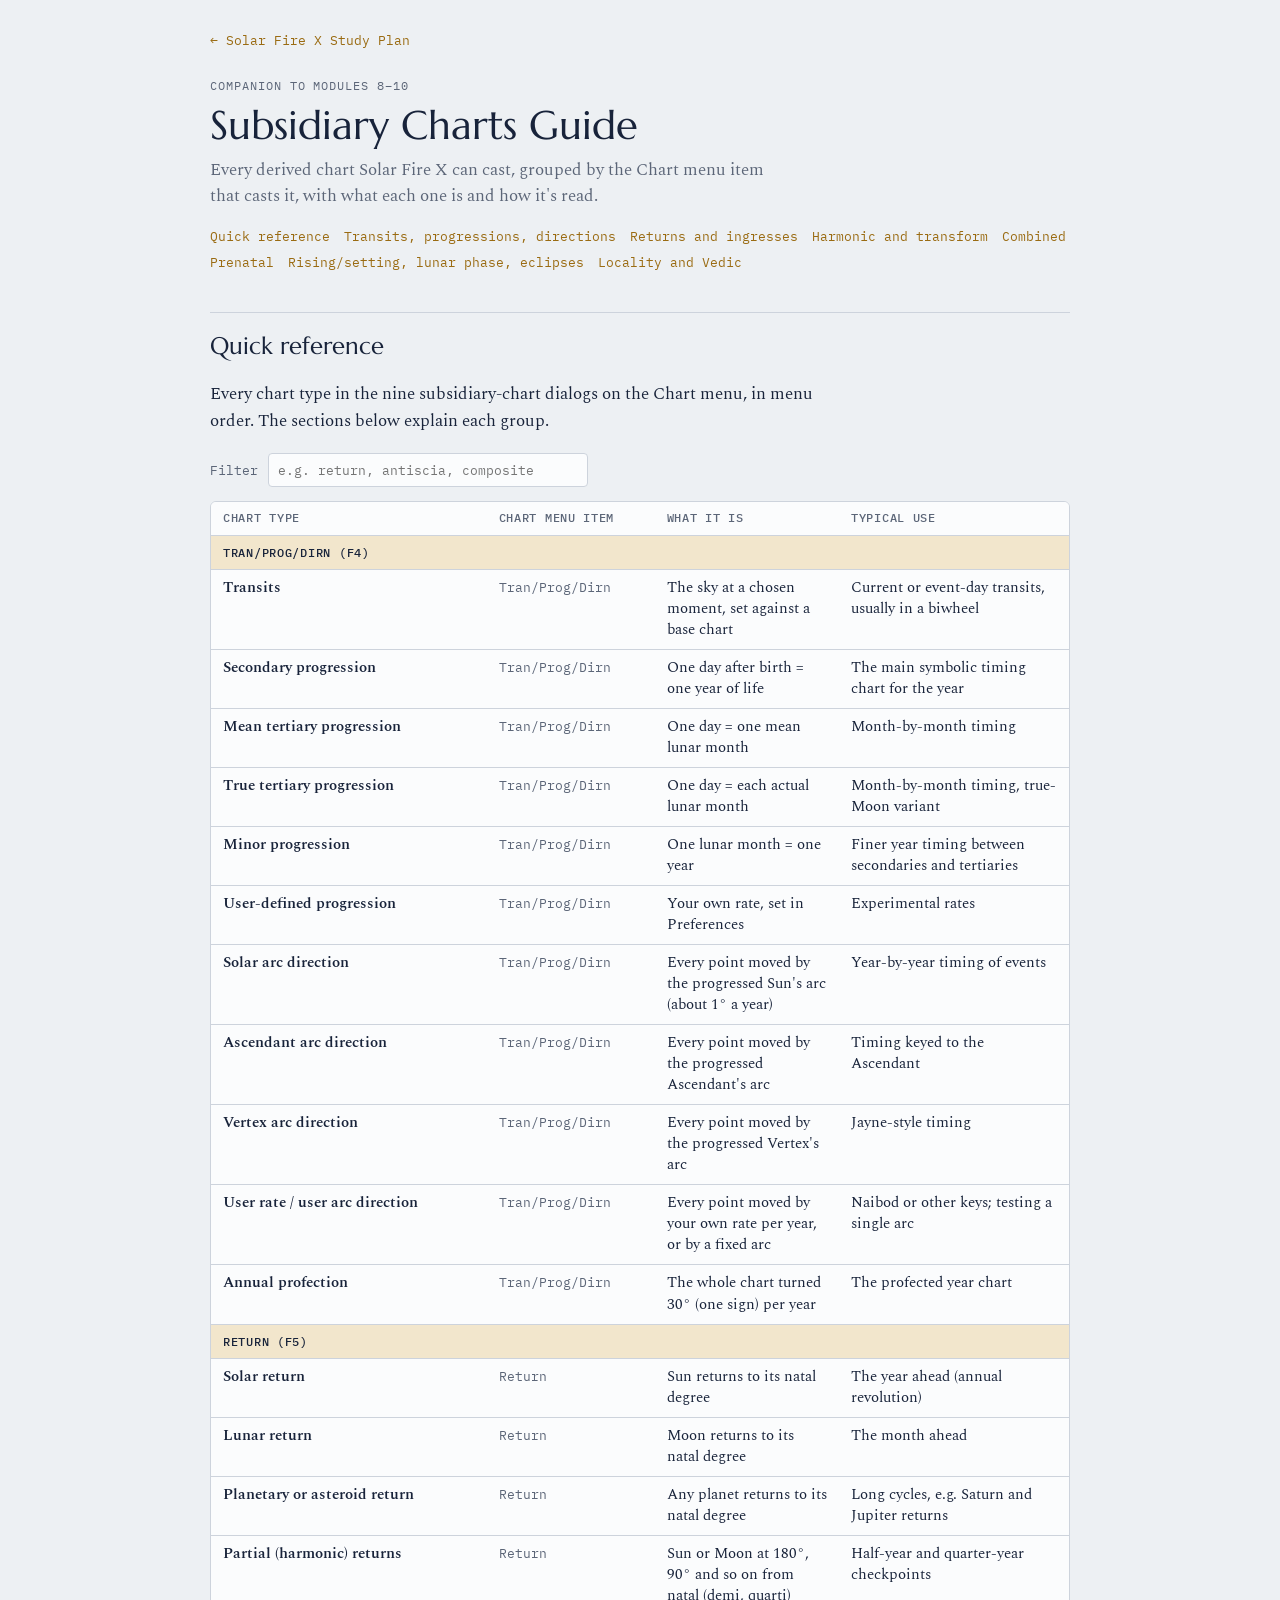
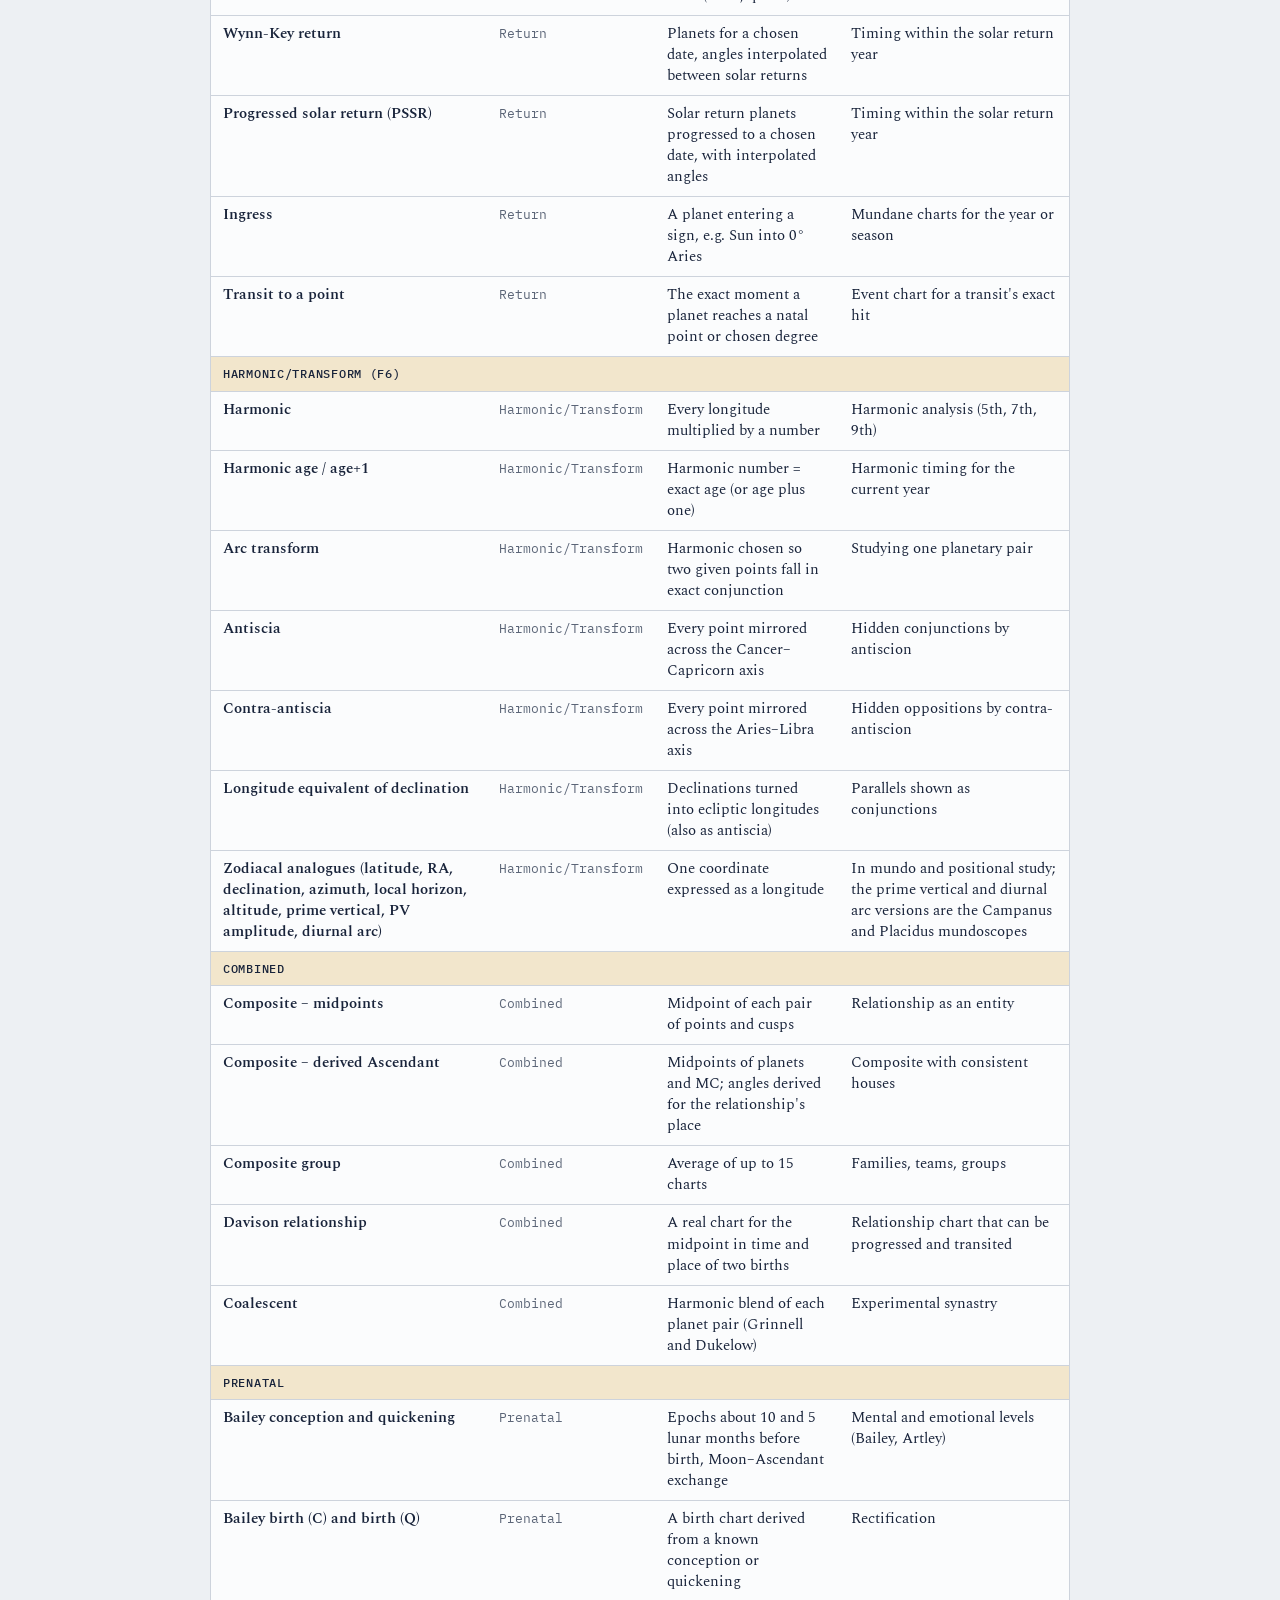
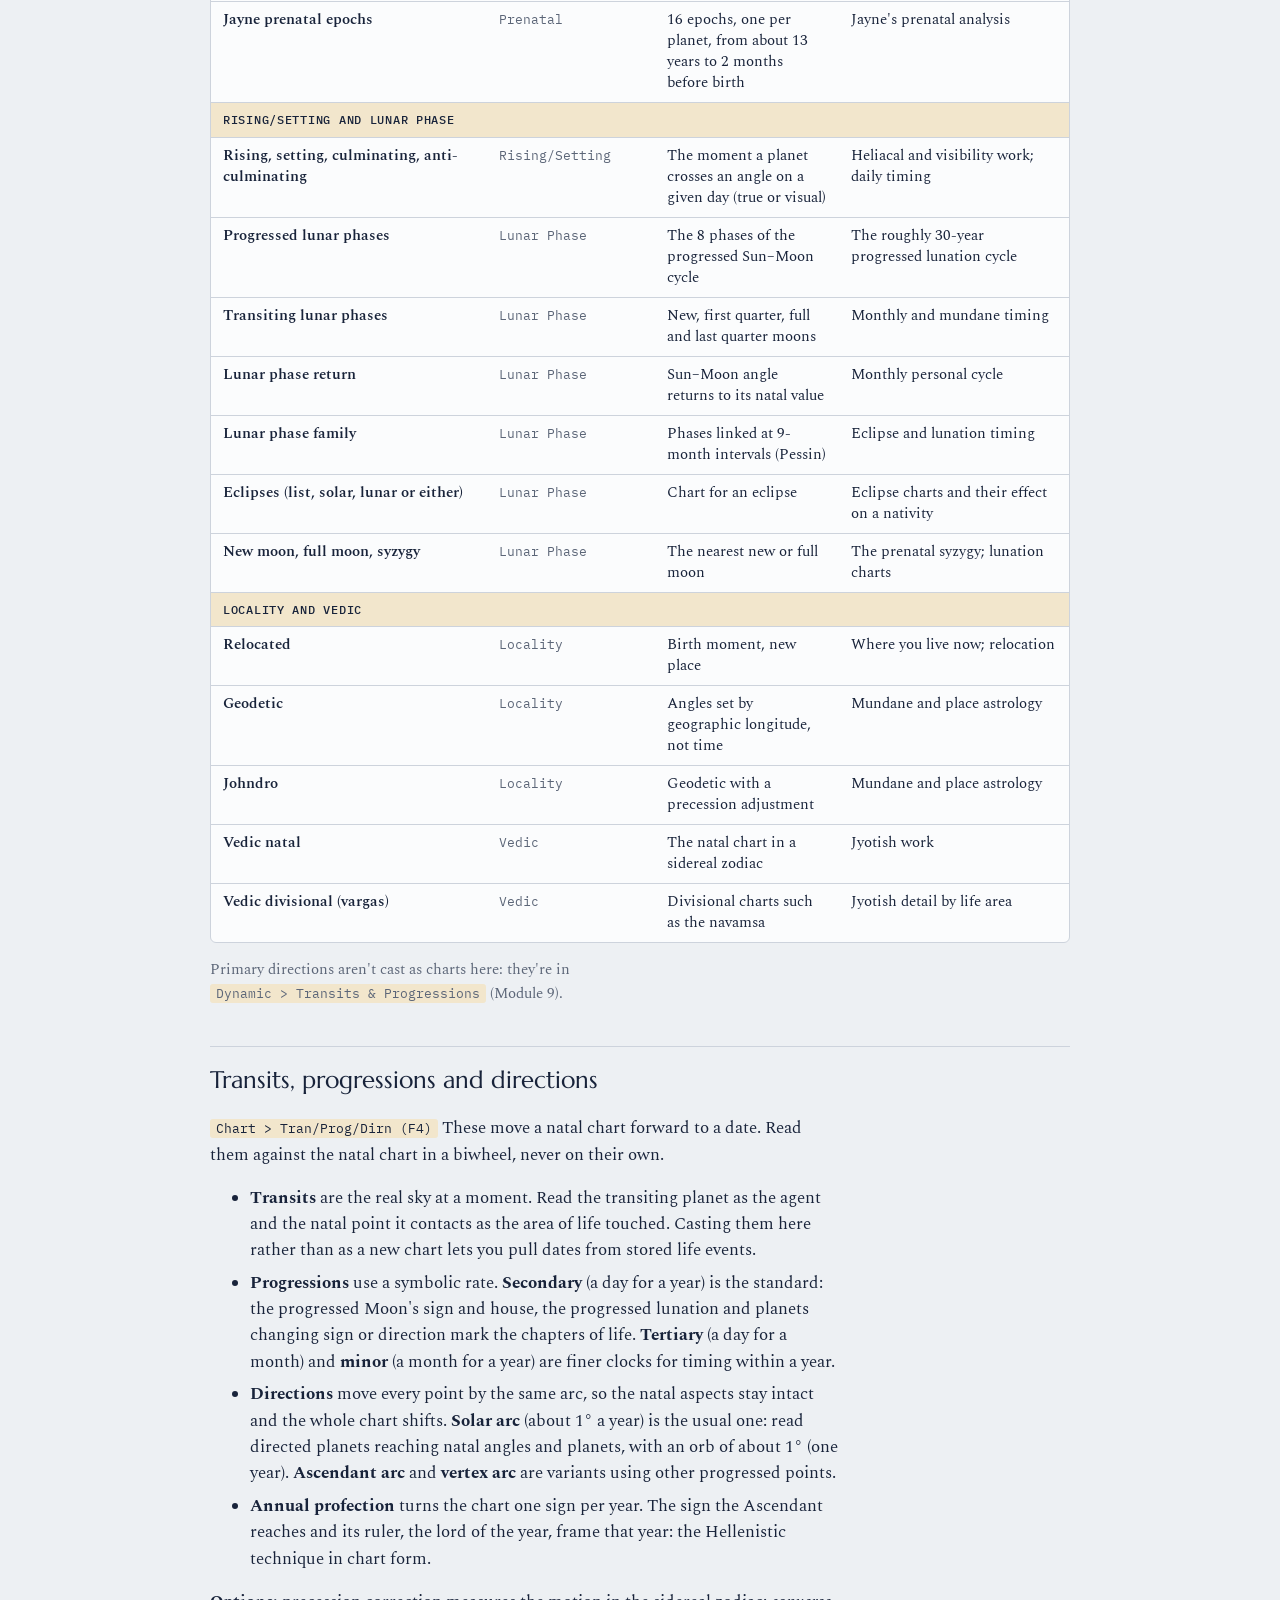
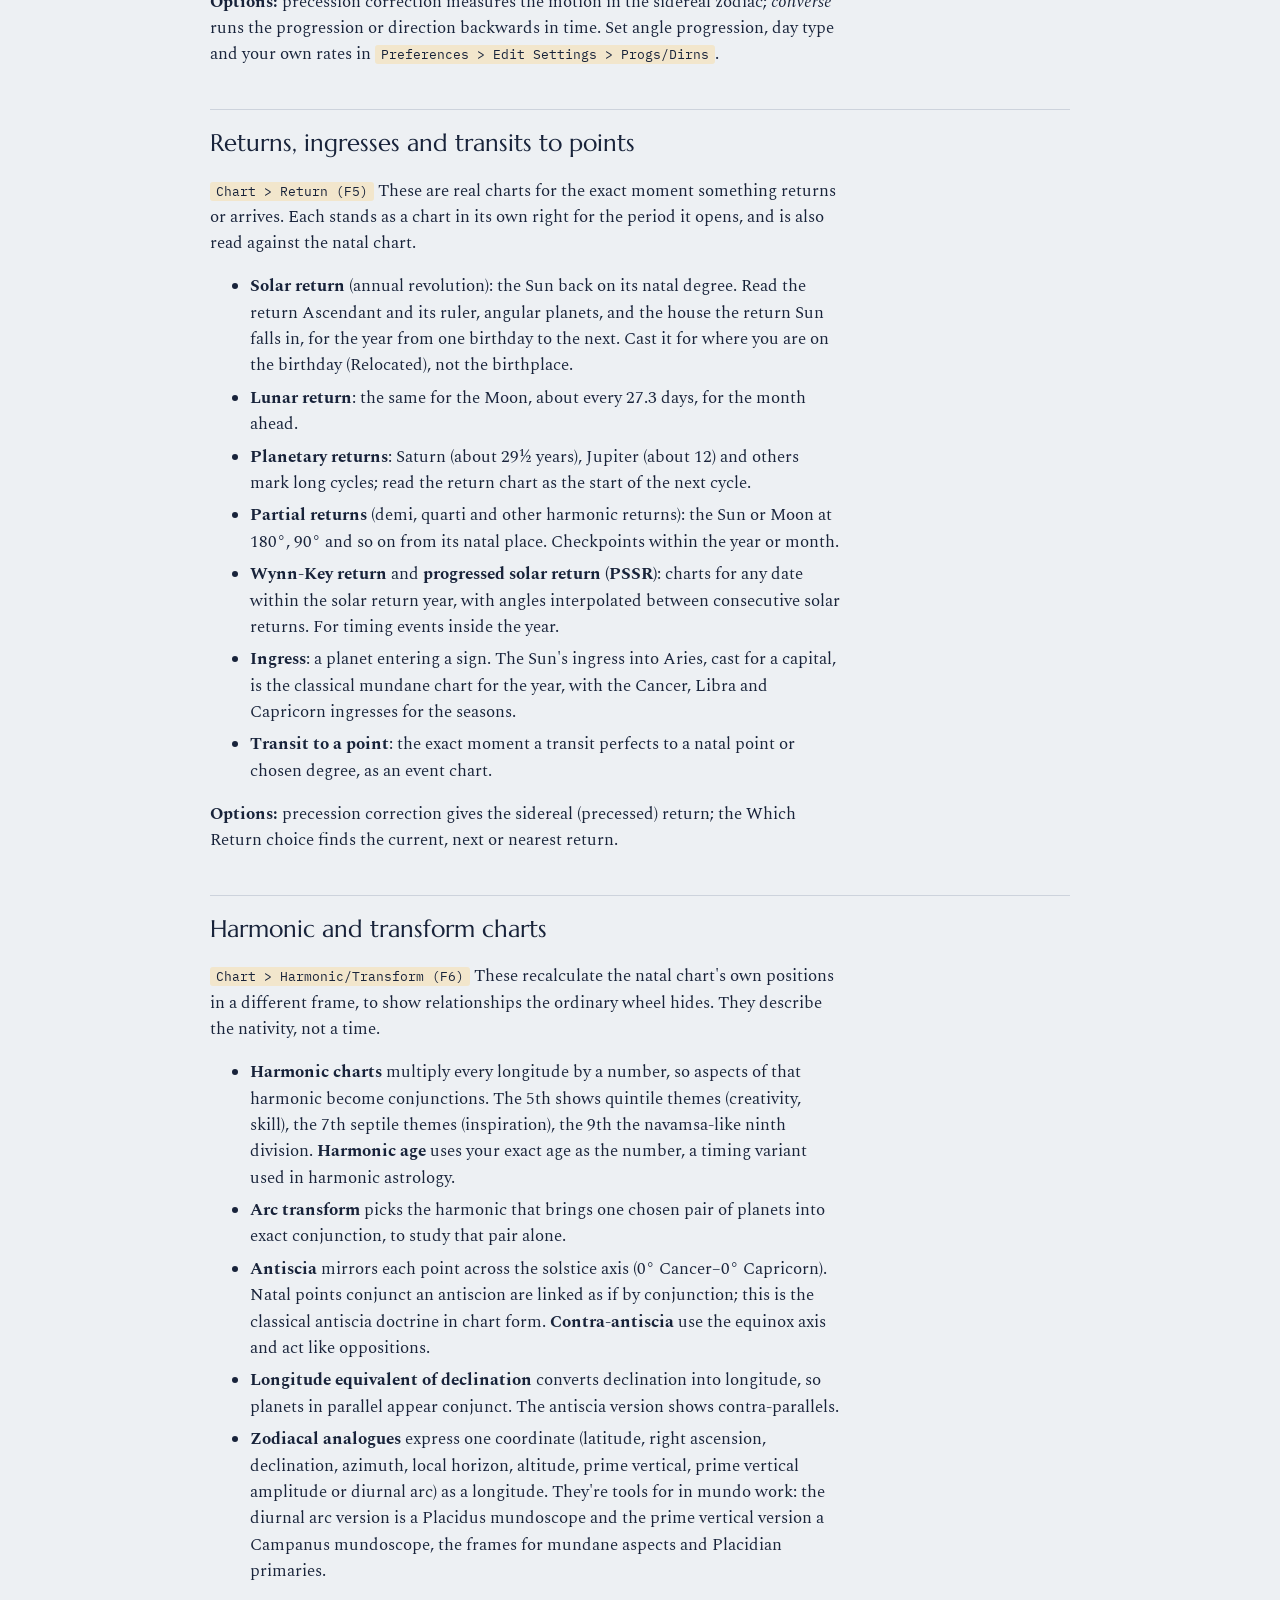
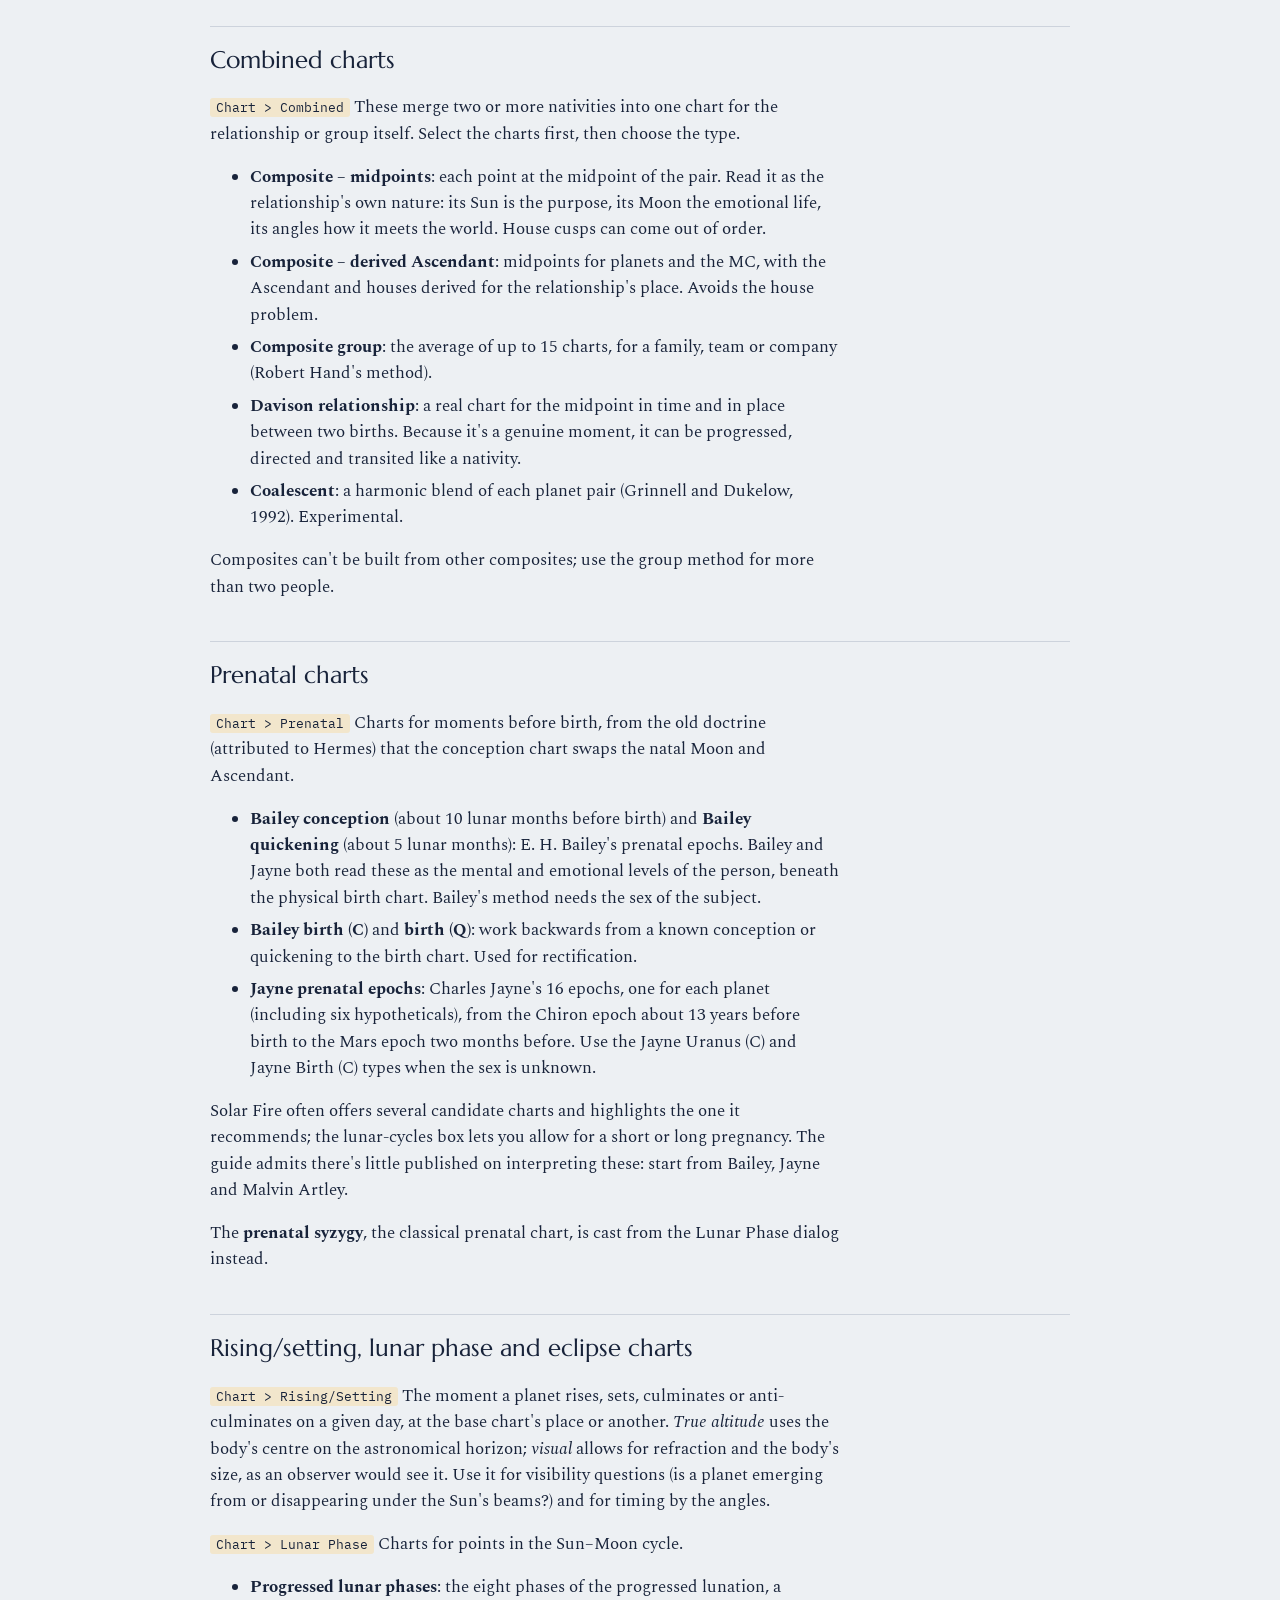
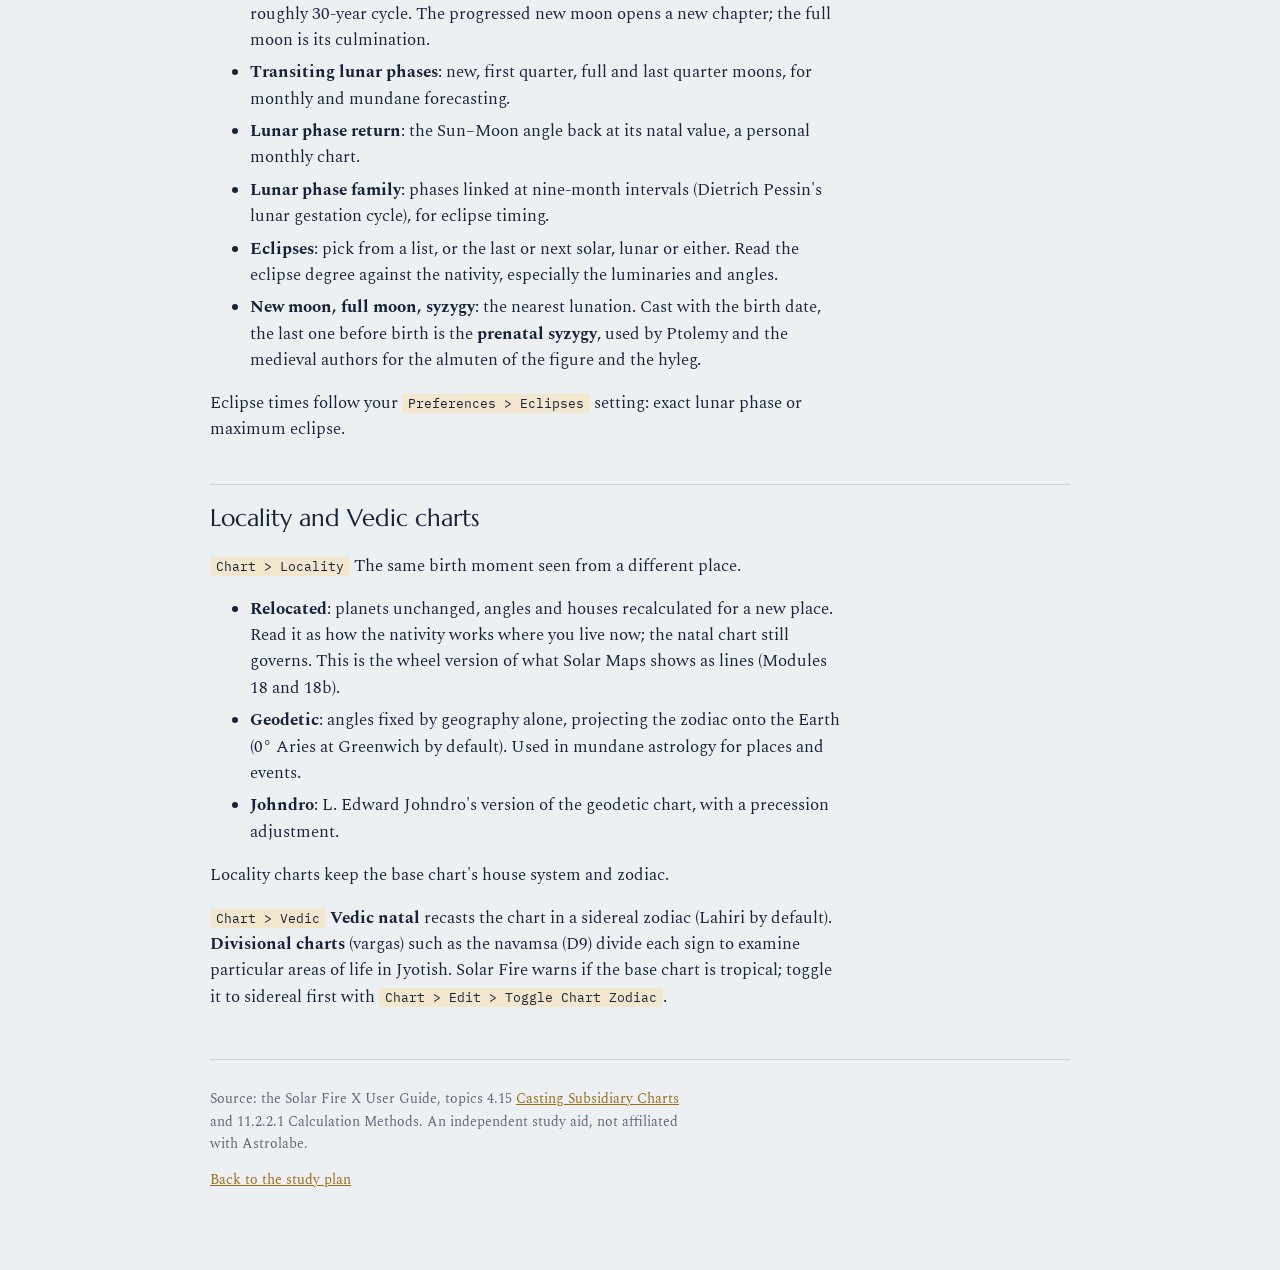
==== guides/subsidiary-charts.html @ 0100c8c1 "Add Subsidiary Charts Guide and link it from Modules 8-10 Co-Authored-By: Claude Opus 5.5 <noreply@a" ====
<!doctype html>
<html lang="en">
<head>
<meta charset="utf-8">
<meta name="viewport" content="width=device-width,initial-scale=1,viewport-fit=cover">
<meta name="description" content="Every derived chart Solar Fire X can cast, grouped by Chart menu item, with what each one is and how it's read. A companion to Module 8 of the Solar Fire X Study Plan.">
<meta property="og:title" content="Solar Fire X Subsidiary Charts Guide">
<meta property="og:description" content="Every derived chart Solar Fire X can cast, with what each is and how it's read, plus a quick-reference table.">
<meta property="og:image" content="https://aamanlamba.github.io/solar-fire-x-study/og-image.png">
<title>Subsidiary Charts Guide</title>
<link rel="preconnect" href="https://fonts.googleapis.com">
<link rel="stylesheet" href="https://fonts.googleapis.com/css2?family=Marcellus&family=Spectral:ital,wght@0,400;0,500;0,600;1,400&family=IBM+Plex+Mono:wght@400;500&display=swap">
<link rel="stylesheet" href="guide.css">
</head>
<body>
<main>
<a class="back" href="../#m8">← Solar Fire X Study Plan</a>
<p class="kicker">Companion to Modules 8–10</p>
<h1>Subsidiary Charts Guide</h1>
<p class="lede">Every derived chart Solar Fire X can cast, grouped by the Chart menu item that casts it, with what each one is and how it's read.</p>
<nav class="toc" aria-label="Sections">
<a href="#quick-reference">Quick reference</a>
<a href="#tran-prog-dirn">Transits, progressions, directions</a>
<a href="#returns">Returns and ingresses</a>
<a href="#harmonic">Harmonic and transform</a>
<a href="#combined">Combined</a>
<a href="#prenatal">Prenatal</a>
<a href="#rising-lunar">Rising/setting, lunar phase, eclipses</a>
<a href="#locality-vedic">Locality and Vedic</a>
</nav>

<h2 id="quick-reference">Quick reference</h2>
<p>Every chart type in the nine subsidiary-chart dialogs on the Chart menu, in menu order. The sections below explain each group.</p>
<label class="filter">Filter <input id="q" type="search" placeholder="e.g. return, antiscia, composite" autocomplete="off"></label>
<div class="tablewrap">
<table id="ref">
<thead><tr><th>Chart type</th><th>Chart menu item</th><th>What it is</th><th>Typical use</th></tr></thead>
<tbody>
<tr class="grp"><td colspan="4">Tran/Prog/Dirn (F4)</td></tr>
<tr><td>Transits</td><td>Tran/Prog/Dirn</td><td>The sky at a chosen moment, set against a base chart</td><td>Current or event-day transits, usually in a biwheel</td></tr>
<tr><td>Secondary progression</td><td>Tran/Prog/Dirn</td><td>One day after birth = one year of life</td><td>The main symbolic timing chart for the year</td></tr>
<tr><td>Mean tertiary progression</td><td>Tran/Prog/Dirn</td><td>One day = one mean lunar month</td><td>Month-by-month timing</td></tr>
<tr><td>True tertiary progression</td><td>Tran/Prog/Dirn</td><td>One day = each actual lunar month</td><td>Month-by-month timing, true-Moon variant</td></tr>
<tr><td>Minor progression</td><td>Tran/Prog/Dirn</td><td>One lunar month = one year</td><td>Finer year timing between secondaries and tertiaries</td></tr>
<tr><td>User-defined progression</td><td>Tran/Prog/Dirn</td><td>Your own rate, set in Preferences</td><td>Experimental rates</td></tr>
<tr><td>Solar arc direction</td><td>Tran/Prog/Dirn</td><td>Every point moved by the progressed Sun's arc (about 1° a year)</td><td>Year-by-year timing of events</td></tr>
<tr><td>Ascendant arc direction</td><td>Tran/Prog/Dirn</td><td>Every point moved by the progressed Ascendant's arc</td><td>Timing keyed to the Ascendant</td></tr>
<tr><td>Vertex arc direction</td><td>Tran/Prog/Dirn</td><td>Every point moved by the progressed Vertex's arc</td><td>Jayne-style timing</td></tr>
<tr><td>User rate / user arc direction</td><td>Tran/Prog/Dirn</td><td>Every point moved by your own rate per year, or by a fixed arc</td><td>Naibod or other keys; testing a single arc</td></tr>
<tr><td>Annual profection</td><td>Tran/Prog/Dirn</td><td>The whole chart turned 30° (one sign) per year</td><td>The profected year chart</td></tr>
<tr class="grp"><td colspan="4">Return (F5)</td></tr>
<tr><td>Solar return</td><td>Return</td><td>Sun returns to its natal degree</td><td>The year ahead (annual revolution)</td></tr>
<tr><td>Lunar return</td><td>Return</td><td>Moon returns to its natal degree</td><td>The month ahead</td></tr>
<tr><td>Planetary or asteroid return</td><td>Return</td><td>Any planet returns to its natal degree</td><td>Long cycles, e.g. Saturn and Jupiter returns</td></tr>
<tr><td>Partial (harmonic) returns</td><td>Return</td><td>Sun or Moon at 180°, 90° and so on from natal (demi, quarti)</td><td>Half-year and quarter-year checkpoints</td></tr>
<tr><td>Wynn-Key return</td><td>Return</td><td>Planets for a chosen date, angles interpolated between solar returns</td><td>Timing within the solar return year</td></tr>
<tr><td>Progressed solar return (PSSR)</td><td>Return</td><td>Solar return planets progressed to a chosen date, with interpolated angles</td><td>Timing within the solar return year</td></tr>
<tr><td>Ingress</td><td>Return</td><td>A planet entering a sign, e.g. Sun into 0° Aries</td><td>Mundane charts for the year or season</td></tr>
<tr><td>Transit to a point</td><td>Return</td><td>The exact moment a planet reaches a natal point or chosen degree</td><td>Event chart for a transit's exact hit</td></tr>
<tr class="grp"><td colspan="4">Harmonic/Transform (F6)</td></tr>
<tr><td>Harmonic</td><td>Harmonic/Transform</td><td>Every longitude multiplied by a number</td><td>Harmonic analysis (5th, 7th, 9th)</td></tr>
<tr><td>Harmonic age / age+1</td><td>Harmonic/Transform</td><td>Harmonic number = exact age (or age plus one)</td><td>Harmonic timing for the current year</td></tr>
<tr><td>Arc transform</td><td>Harmonic/Transform</td><td>Harmonic chosen so two given points fall in exact conjunction</td><td>Studying one planetary pair</td></tr>
<tr><td>Antiscia</td><td>Harmonic/Transform</td><td>Every point mirrored across the Cancer–Capricorn axis</td><td>Hidden conjunctions by antiscion</td></tr>
<tr><td>Contra-antiscia</td><td>Harmonic/Transform</td><td>Every point mirrored across the Aries–Libra axis</td><td>Hidden oppositions by contra-antiscion</td></tr>
<tr><td>Longitude equivalent of declination</td><td>Harmonic/Transform</td><td>Declinations turned into ecliptic longitudes (also as antiscia)</td><td>Parallels shown as conjunctions</td></tr>
<tr><td>Zodiacal analogues (latitude, RA, declination, azimuth, local horizon, altitude, prime vertical, PV amplitude, diurnal arc)</td><td>Harmonic/Transform</td><td>One coordinate expressed as a longitude</td><td>In mundo and positional study; the prime vertical and diurnal arc versions are the Campanus and Placidus mundoscopes</td></tr>
<tr class="grp"><td colspan="4">Combined</td></tr>
<tr><td>Composite – midpoints</td><td>Combined</td><td>Midpoint of each pair of points and cusps</td><td>Relationship as an entity</td></tr>
<tr><td>Composite – derived Ascendant</td><td>Combined</td><td>Midpoints of planets and MC; angles derived for the relationship's place</td><td>Composite with consistent houses</td></tr>
<tr><td>Composite group</td><td>Combined</td><td>Average of up to 15 charts</td><td>Families, teams, groups</td></tr>
<tr><td>Davison relationship</td><td>Combined</td><td>A real chart for the midpoint in time and place of two births</td><td>Relationship chart that can be progressed and transited</td></tr>
<tr><td>Coalescent</td><td>Combined</td><td>Harmonic blend of each planet pair (Grinnell and Dukelow)</td><td>Experimental synastry</td></tr>
<tr class="grp"><td colspan="4">Prenatal</td></tr>
<tr><td>Bailey conception and quickening</td><td>Prenatal</td><td>Epochs about 10 and 5 lunar months before birth, Moon–Ascendant exchange</td><td>Mental and emotional levels (Bailey, Artley)</td></tr>
<tr><td>Bailey birth (C) and birth (Q)</td><td>Prenatal</td><td>A birth chart derived from a known conception or quickening</td><td>Rectification</td></tr>
<tr><td>Jayne prenatal epochs</td><td>Prenatal</td><td>16 epochs, one per planet, from about 13 years to 2 months before birth</td><td>Jayne's prenatal analysis</td></tr>
<tr class="grp"><td colspan="4">Rising/Setting and Lunar Phase</td></tr>
<tr><td>Rising, setting, culminating, anti-culminating</td><td>Rising/Setting</td><td>The moment a planet crosses an angle on a given day (true or visual)</td><td>Heliacal and visibility work; daily timing</td></tr>
<tr><td>Progressed lunar phases</td><td>Lunar Phase</td><td>The 8 phases of the progressed Sun–Moon cycle</td><td>The roughly 30-year progressed lunation cycle</td></tr>
<tr><td>Transiting lunar phases</td><td>Lunar Phase</td><td>New, first quarter, full and last quarter moons</td><td>Monthly and mundane timing</td></tr>
<tr><td>Lunar phase return</td><td>Lunar Phase</td><td>Sun–Moon angle returns to its natal value</td><td>Monthly personal cycle</td></tr>
<tr><td>Lunar phase family</td><td>Lunar Phase</td><td>Phases linked at 9-month intervals (Pessin)</td><td>Eclipse and lunation timing</td></tr>
<tr><td>Eclipses (list, solar, lunar or either)</td><td>Lunar Phase</td><td>Chart for an eclipse</td><td>Eclipse charts and their effect on a nativity</td></tr>
<tr><td>New moon, full moon, syzygy</td><td>Lunar Phase</td><td>The nearest new or full moon</td><td>The prenatal syzygy; lunation charts</td></tr>
<tr class="grp"><td colspan="4">Locality and Vedic</td></tr>
<tr><td>Relocated</td><td>Locality</td><td>Birth moment, new place</td><td>Where you live now; relocation</td></tr>
<tr><td>Geodetic</td><td>Locality</td><td>Angles set by geographic longitude, not time</td><td>Mundane and place astrology</td></tr>
<tr><td>Johndro</td><td>Locality</td><td>Geodetic with a precession adjustment</td><td>Mundane and place astrology</td></tr>
<tr><td>Vedic natal</td><td>Vedic</td><td>The natal chart in a sidereal zodiac</td><td>Jyotish work</td></tr>
<tr><td>Vedic divisional (vargas)</td><td>Vedic</td><td>Divisional charts such as the navamsa</td><td>Jyotish detail by life area</td></tr>
</tbody>
</table>
</div>
<p class="note">Primary directions aren't cast as charts here: they're in <span class="menu">Dynamic &gt; Transits &amp; Progressions</span> (Module 9).</p>

<h2 id="tran-prog-dirn">Transits, progressions and directions</h2>
<p><span class="menu">Chart &gt; Tran/Prog/Dirn (F4)</span> These move a natal chart forward to a date. Read them against the natal chart in a biwheel, never on their own.</p>
<ul>
<li><strong>Transits</strong> are the real sky at a moment. Read the transiting planet as the agent and the natal point it contacts as the area of life touched. Casting them here rather than as a new chart lets you pull dates from stored life events.</li>
<li><strong>Progressions</strong> use a symbolic rate. <strong>Secondary</strong> (a day for a year) is the standard: the progressed Moon's sign and house, the progressed lunation and planets changing sign or direction mark the chapters of life. <strong>Tertiary</strong> (a day for a month) and <strong>minor</strong> (a month for a year) are finer clocks for timing within a year.</li>
<li><strong>Directions</strong> move every point by the same arc, so the natal aspects stay intact and the whole chart shifts. <strong>Solar arc</strong> (about 1° a year) is the usual one: read directed planets reaching natal angles and planets, with an orb of about 1° (one year). <strong>Ascendant arc</strong> and <strong>vertex arc</strong> are variants using other progressed points.</li>
<li><strong>Annual profection</strong> turns the chart one sign per year. The sign the Ascendant reaches and its ruler, the lord of the year, frame that year: the Hellenistic technique in chart form.</li>
</ul>
<p><strong>Options:</strong> precession correction measures the motion in the sidereal zodiac; <em>converse</em> runs the progression or direction backwards in time. Set angle progression, day type and your own rates in <span class="menu">Preferences &gt; Edit Settings &gt; Progs/Dirns</span>.</p>

<h2 id="returns">Returns, ingresses and transits to points</h2>
<p><span class="menu">Chart &gt; Return (F5)</span> These are real charts for the exact moment something returns or arrives. Each stands as a chart in its own right for the period it opens, and is also read against the natal chart.</p>
<ul>
<li><strong>Solar return</strong> (annual revolution): the Sun back on its natal degree. Read the return Ascendant and its ruler, angular planets, and the house the return Sun falls in, for the year from one birthday to the next. Cast it for where you are on the birthday (Relocated), not the birthplace.</li>
<li><strong>Lunar return</strong>: the same for the Moon, about every 27.3 days, for the month ahead.</li>
<li><strong>Planetary returns</strong>: Saturn (about 29½ years), Jupiter (about 12) and others mark long cycles; read the return chart as the start of the next cycle.</li>
<li><strong>Partial returns</strong> (demi, quarti and other harmonic returns): the Sun or Moon at 180°, 90° and so on from its natal place. Checkpoints within the year or month.</li>
<li><strong>Wynn-Key return</strong> and <strong>progressed solar return (PSSR)</strong>: charts for any date within the solar return year, with angles interpolated between consecutive solar returns. For timing events inside the year.</li>
<li><strong>Ingress</strong>: a planet entering a sign. The Sun's ingress into Aries, cast for a capital, is the classical mundane chart for the year, with the Cancer, Libra and Capricorn ingresses for the seasons.</li>
<li><strong>Transit to a point</strong>: the exact moment a transit perfects to a natal point or chosen degree, as an event chart.</li>
</ul>
<p><strong>Options:</strong> precession correction gives the sidereal (precessed) return; the Which Return choice finds the current, next or nearest return.</p>

<h2 id="harmonic">Harmonic and transform charts</h2>
<p><span class="menu">Chart &gt; Harmonic/Transform (F6)</span> These recalculate the natal chart's own positions in a different frame, to show relationships the ordinary wheel hides. They describe the nativity, not a time.</p>
<ul>
<li><strong>Harmonic charts</strong> multiply every longitude by a number, so aspects of that harmonic become conjunctions. The 5th shows quintile themes (creativity, skill), the 7th septile themes (inspiration), the 9th the navamsa-like ninth division. <strong>Harmonic age</strong> uses your exact age as the number, a timing variant used in harmonic astrology.</li>
<li><strong>Arc transform</strong> picks the harmonic that brings one chosen pair of planets into exact conjunction, to study that pair alone.</li>
<li><strong>Antiscia</strong> mirrors each point across the solstice axis (0° Cancer–0° Capricorn). Natal points conjunct an antiscion are linked as if by conjunction; this is the classical antiscia doctrine in chart form. <strong>Contra-antiscia</strong> use the equinox axis and act like oppositions.</li>
<li><strong>Longitude equivalent of declination</strong> converts declination into longitude, so planets in parallel appear conjunct. The antiscia version shows contra-parallels.</li>
<li><strong>Zodiacal analogues</strong> express one coordinate (latitude, right ascension, declination, azimuth, local horizon, altitude, prime vertical, prime vertical amplitude or diurnal arc) as a longitude. They're tools for in mundo work: the diurnal arc version is a Placidus mundoscope and the prime vertical version a Campanus mundoscope, the frames for mundane aspects and Placidian primaries.</li>
</ul>

<h2 id="combined">Combined charts</h2>
<p><span class="menu">Chart &gt; Combined</span> These merge two or more nativities into one chart for the relationship or group itself. Select the charts first, then choose the type.</p>
<ul>
<li><strong>Composite – midpoints</strong>: each point at the midpoint of the pair. Read it as the relationship's own nature: its Sun is the purpose, its Moon the emotional life, its angles how it meets the world. House cusps can come out of order.</li>
<li><strong>Composite – derived Ascendant</strong>: midpoints for planets and the MC, with the Ascendant and houses derived for the relationship's place. Avoids the house problem.</li>
<li><strong>Composite group</strong>: the average of up to 15 charts, for a family, team or company (Robert Hand's method).</li>
<li><strong>Davison relationship</strong>: a real chart for the midpoint in time and in place between two births. Because it's a genuine moment, it can be progressed, directed and transited like a nativity.</li>
<li><strong>Coalescent</strong>: a harmonic blend of each planet pair (Grinnell and Dukelow, 1992). Experimental.</li>
</ul>
<p>Composites can't be built from other composites; use the group method for more than two people.</p>

<h2 id="prenatal">Prenatal charts</h2>
<p><span class="menu">Chart &gt; Prenatal</span> Charts for moments before birth, from the old doctrine (attributed to Hermes) that the conception chart swaps the natal Moon and Ascendant.</p>
<ul>
<li><strong>Bailey conception</strong> (about 10 lunar months before birth) and <strong>Bailey quickening</strong> (about 5 lunar months): E. H. Bailey's prenatal epochs. Bailey and Jayne both read these as the mental and emotional levels of the person, beneath the physical birth chart. Bailey's method needs the sex of the subject.</li>
<li><strong>Bailey birth (C)</strong> and <strong>birth (Q)</strong>: work backwards from a known conception or quickening to the birth chart. Used for rectification.</li>
<li><strong>Jayne prenatal epochs</strong>: Charles Jayne's 16 epochs, one for each planet (including six hypotheticals), from the Chiron epoch about 13 years before birth to the Mars epoch two months before. Use the Jayne Uranus (C) and Jayne Birth (C) types when the sex is unknown.</li>
</ul>
<p>Solar Fire often offers several candidate charts and highlights the one it recommends; the lunar-cycles box lets you allow for a short or long pregnancy. The guide admits there's little published on interpreting these: start from Bailey, Jayne and Malvin Artley.</p>
<p>The <strong>prenatal syzygy</strong>, the classical prenatal chart, is cast from the Lunar Phase dialog instead.</p>

<h2 id="rising-lunar">Rising/setting, lunar phase and eclipse charts</h2>
<p><span class="menu">Chart &gt; Rising/Setting</span> The moment a planet rises, sets, culminates or anti-culminates on a given day, at the base chart's place or another. <em>True altitude</em> uses the body's centre on the astronomical horizon; <em>visual</em> allows for refraction and the body's size, as an observer would see it. Use it for visibility questions (is a planet emerging from or disappearing under the Sun's beams?) and for timing by the angles.</p>
<p><span class="menu">Chart &gt; Lunar Phase</span> Charts for points in the Sun–Moon cycle.</p>
<ul>
<li><strong>Progressed lunar phases</strong>: the eight phases of the progressed lunation, a roughly 30-year cycle. The progressed new moon opens a new chapter; the full moon is its culmination.</li>
<li><strong>Transiting lunar phases</strong>: new, first quarter, full and last quarter moons, for monthly and mundane forecasting.</li>
<li><strong>Lunar phase return</strong>: the Sun–Moon angle back at its natal value, a personal monthly chart.</li>
<li><strong>Lunar phase family</strong>: phases linked at nine-month intervals (Dietrich Pessin's lunar gestation cycle), for eclipse timing.</li>
<li><strong>Eclipses</strong>: pick from a list, or the last or next solar, lunar or either. Read the eclipse degree against the nativity, especially the luminaries and angles.</li>
<li><strong>New moon, full moon, syzygy</strong>: the nearest lunation. Cast with the birth date, the last one before birth is the <strong>prenatal syzygy</strong>, used by Ptolemy and the medieval authors for the almuten of the figure and the hyleg.</li>
</ul>
<p>Eclipse times follow your <span class="menu">Preferences &gt; Eclipses</span> setting: exact lunar phase or maximum eclipse.</p>

<h2 id="locality-vedic">Locality and Vedic charts</h2>
<p><span class="menu">Chart &gt; Locality</span> The same birth moment seen from a different place.</p>
<ul>
<li><strong>Relocated</strong>: planets unchanged, angles and houses recalculated for a new place. Read it as how the nativity works where you live now; the natal chart still governs. This is the wheel version of what Solar Maps shows as lines (Modules 18 and 18b).</li>
<li><strong>Geodetic</strong>: angles fixed by geography alone, projecting the zodiac onto the Earth (0° Aries at Greenwich by default). Used in mundane astrology for places and events.</li>
<li><strong>Johndro</strong>: L. Edward Johndro's version of the geodetic chart, with a precession adjustment.</li>
</ul>
<p>Locality charts keep the base chart's house system and zodiac.</p>
<p><span class="menu">Chart &gt; Vedic</span> <strong>Vedic natal</strong> recasts the chart in a sidereal zodiac (Lahiri by default). <strong>Divisional charts</strong> (vargas) such as the navamsa (D9) divide each sign to examine particular areas of life in Jyotish. Solar Fire warns if the base chart is tropical; toggle it to sidereal first with <span class="menu">Chart &gt; Edit &gt; Toggle Chart Zodiac</span>.</p>

<footer>
<p>Source: the Solar Fire X User Guide, topics 4.15 <a href="https://alabe.com/SFXManual/casting_subsidiary_charts.html">Casting Subsidiary Charts</a> and 11.2.2.1 Calculation Methods. An independent study aid, not affiliated with Astrolabe.</p>
<p><a href="../">Back to the study plan</a></p>
</footer>
</main>
<script>
(()=>{const q=document.getElementById("q"),rows=[...document.querySelectorAll("#ref tbody tr")];
q.addEventListener("input",()=>{const v=q.value.trim().toLowerCase();let grp=null,shown=0;
rows.forEach(r=>{if(r.classList.contains("grp")){if(grp)grp.hidden=v&&!shown;grp=r;shown=0;return}
const ok=!v||r.textContent.toLowerCase().includes(v);r.hidden=!ok;if(ok)shown++});
if(grp)grp.hidden=v&&!shown;});})();
</script>
</body>
</html>
---- guides/guide.css ----
/* Shared styles for the companion guides: same palette and type as the study plan. */
:root{
  --bg:#EDF0F3; --surface:#FBFCFD; --ink:#18233A; --muted:#5C6678; --line:#CDD3DC;
  --brass:#9A6B12; --brass-soft:#F2E6CC;
  --f-display:"Marcellus","Cinzel","Trajan Pro",Georgia,serif;
  --f-body:"Spectral",Georgia,"Times New Roman",serif;
  --f-mono:"IBM Plex Mono",ui-monospace,Menlo,monospace;
}
@media (prefers-color-scheme: dark){:root:not([data-theme="light"]){
  --bg:#111724; --surface:#182033; --ink:#E4E8F0; --muted:#97A1B3; --line:#2B3650;
  --brass:#D9A84A; --brass-soft:#3A3020; color-scheme:dark}}
:root[data-theme="dark"]{
  --bg:#111724; --surface:#182033; --ink:#E4E8F0; --muted:#97A1B3; --line:#2B3650;
  --brass:#D9A84A; --brass-soft:#3A3020; color-scheme:dark}
*{box-sizing:border-box}
body{margin:0;background:var(--bg);color:var(--ink);font-family:var(--f-body);font-size:16.5px;line-height:1.6;
  padding:28px max(16px,env(safe-area-inset-right,0px)) 64px max(16px,env(safe-area-inset-left,0px))}
main{max-width:860px;margin:0 auto}
a{color:var(--brass)}
a:focus-visible{outline:2px solid var(--brass);outline-offset:2px}
.back{font-family:var(--f-mono);font-size:12.5px;text-decoration:none}
.back:hover{text-decoration:underline}
.kicker{font-family:var(--f-mono);font-size:12px;letter-spacing:.08em;text-transform:uppercase;color:var(--muted);margin:22px 0 6px}
h1{font-family:var(--f-display);font-weight:400;font-size:clamp(28px,5vw,40px);line-height:1.15;margin:0 0 10px;text-wrap:balance}
.lede{color:var(--muted);max-width:64ch;margin:0 0 8px}
h2{font-family:var(--f-display);font-weight:400;font-size:24px;margin:40px 0 8px;padding-top:14px;border-top:1px solid var(--line)}
h3{font-size:17.5px;font-weight:600;margin:24px 0 4px}
p,ul{max-width:70ch}
li{margin:6px 0}
li p{margin:0}
.menu{font-family:var(--f-mono);font-size:13px;background:var(--brass-soft);padding:1px 6px;border-radius:3px;white-space:nowrap}
nav.toc{display:flex;flex-wrap:wrap;gap:6px 14px;font-family:var(--f-mono);font-size:12.5px;margin:16px 0 0}
nav.toc a{text-decoration:none}
nav.toc a:hover{text-decoration:underline}
.tablewrap{overflow-x:auto;border:1px solid var(--line);border-radius:6px;background:var(--surface);margin:14px 0}
table{border-collapse:collapse;width:100%;font-size:14.5px;line-height:1.45}
th,td{text-align:left;vertical-align:top;padding:8px 12px;border-bottom:1px solid var(--line)}
th{font-family:var(--f-mono);font-size:11.5px;font-weight:500;text-transform:uppercase;letter-spacing:.06em;color:var(--muted);background:var(--surface);position:sticky;top:0}
tr:last-child td{border-bottom:0}
td:first-child{font-weight:600;min-width:11em}
td:nth-child(2){font-family:var(--f-mono);font-size:12.5px;color:var(--muted);white-space:nowrap}
tr.grp td{background:var(--brass-soft);font-family:var(--f-mono);font-size:12px;font-weight:500;color:var(--ink);text-transform:uppercase;letter-spacing:.06em}
.filter{display:flex;gap:10px;align-items:center;font-family:var(--f-mono);font-size:12.5px;color:var(--muted);margin-top:18px}
.filter input{font:inherit;color:var(--ink);background:var(--surface);border:1px solid var(--line);border-radius:4px;padding:6px 9px;width:min(320px,100%)}
.note{color:var(--muted);font-size:15px}
footer{margin-top:48px;padding-top:14px;border-top:1px solid var(--line);font-size:14px;color:var(--muted)}
@media print{body{background:#fff;color:#000}.filter,.back,nav.toc{display:none}th{position:static}}
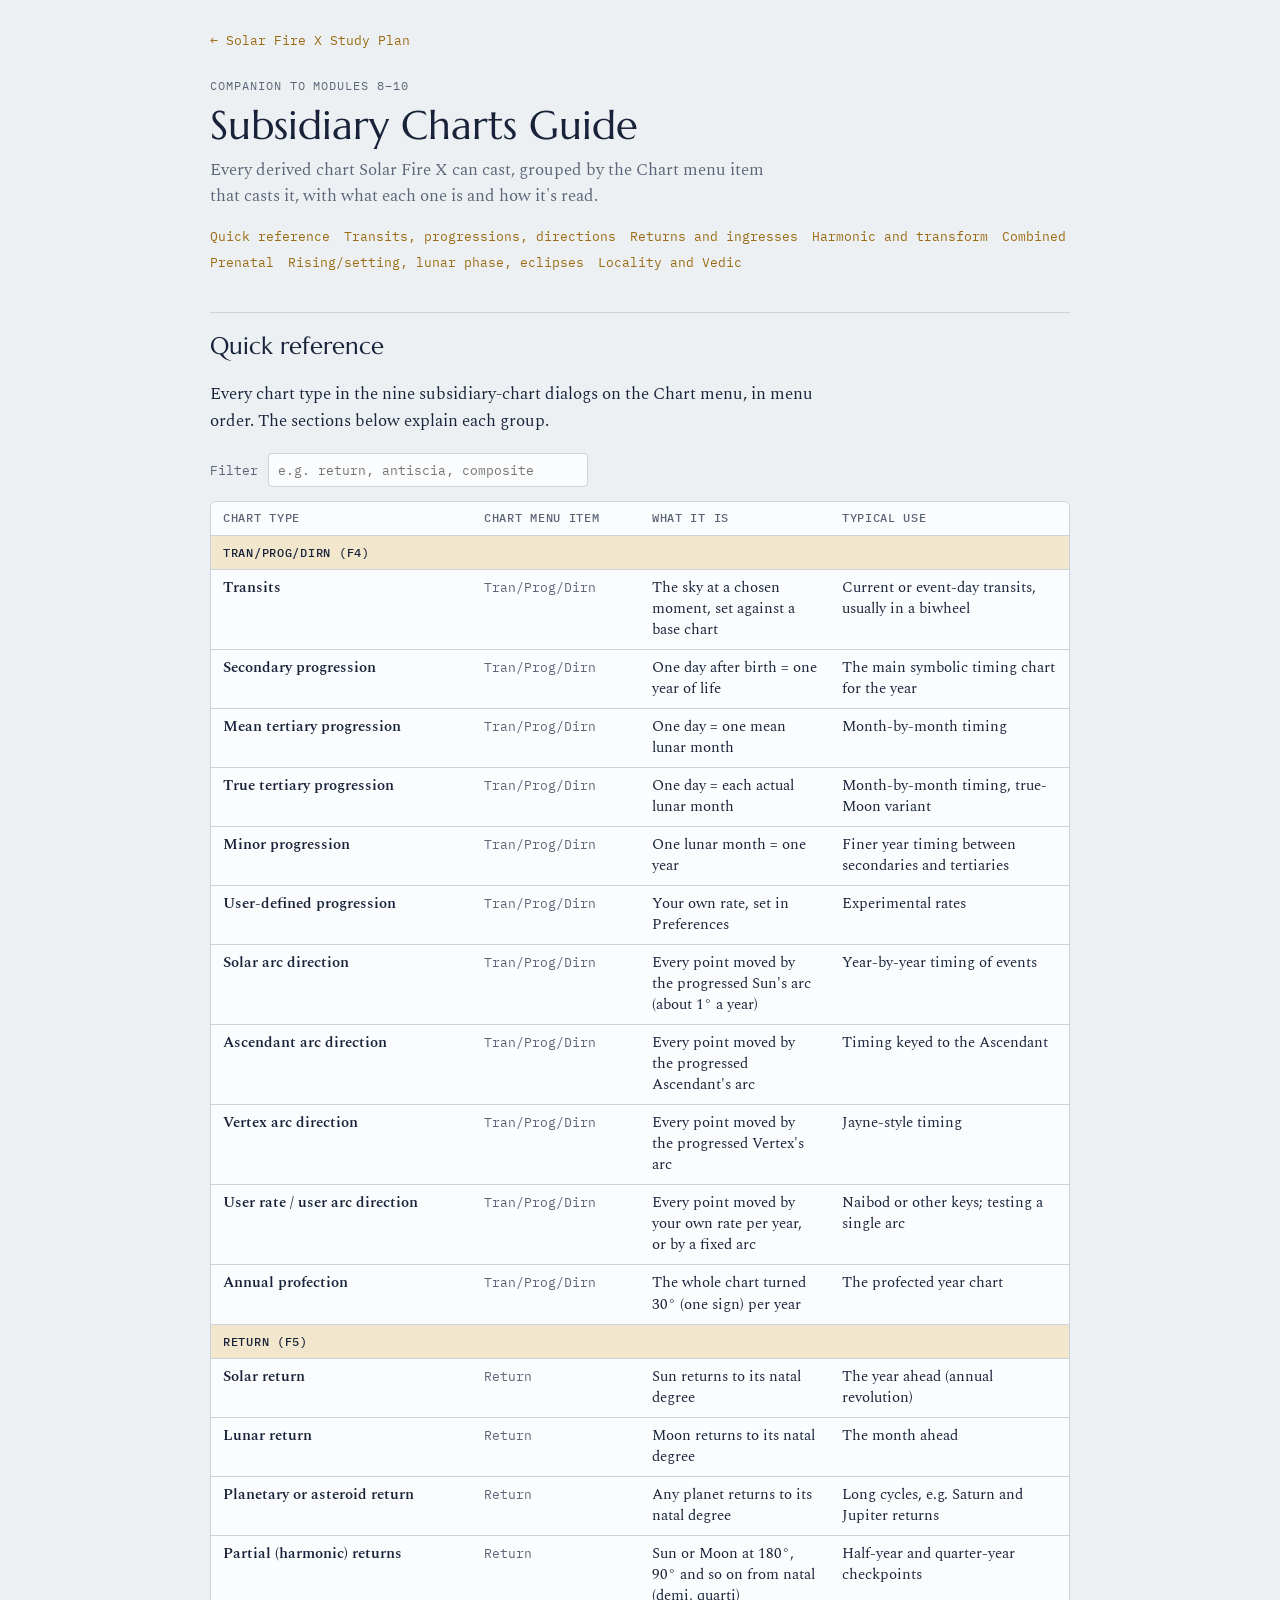
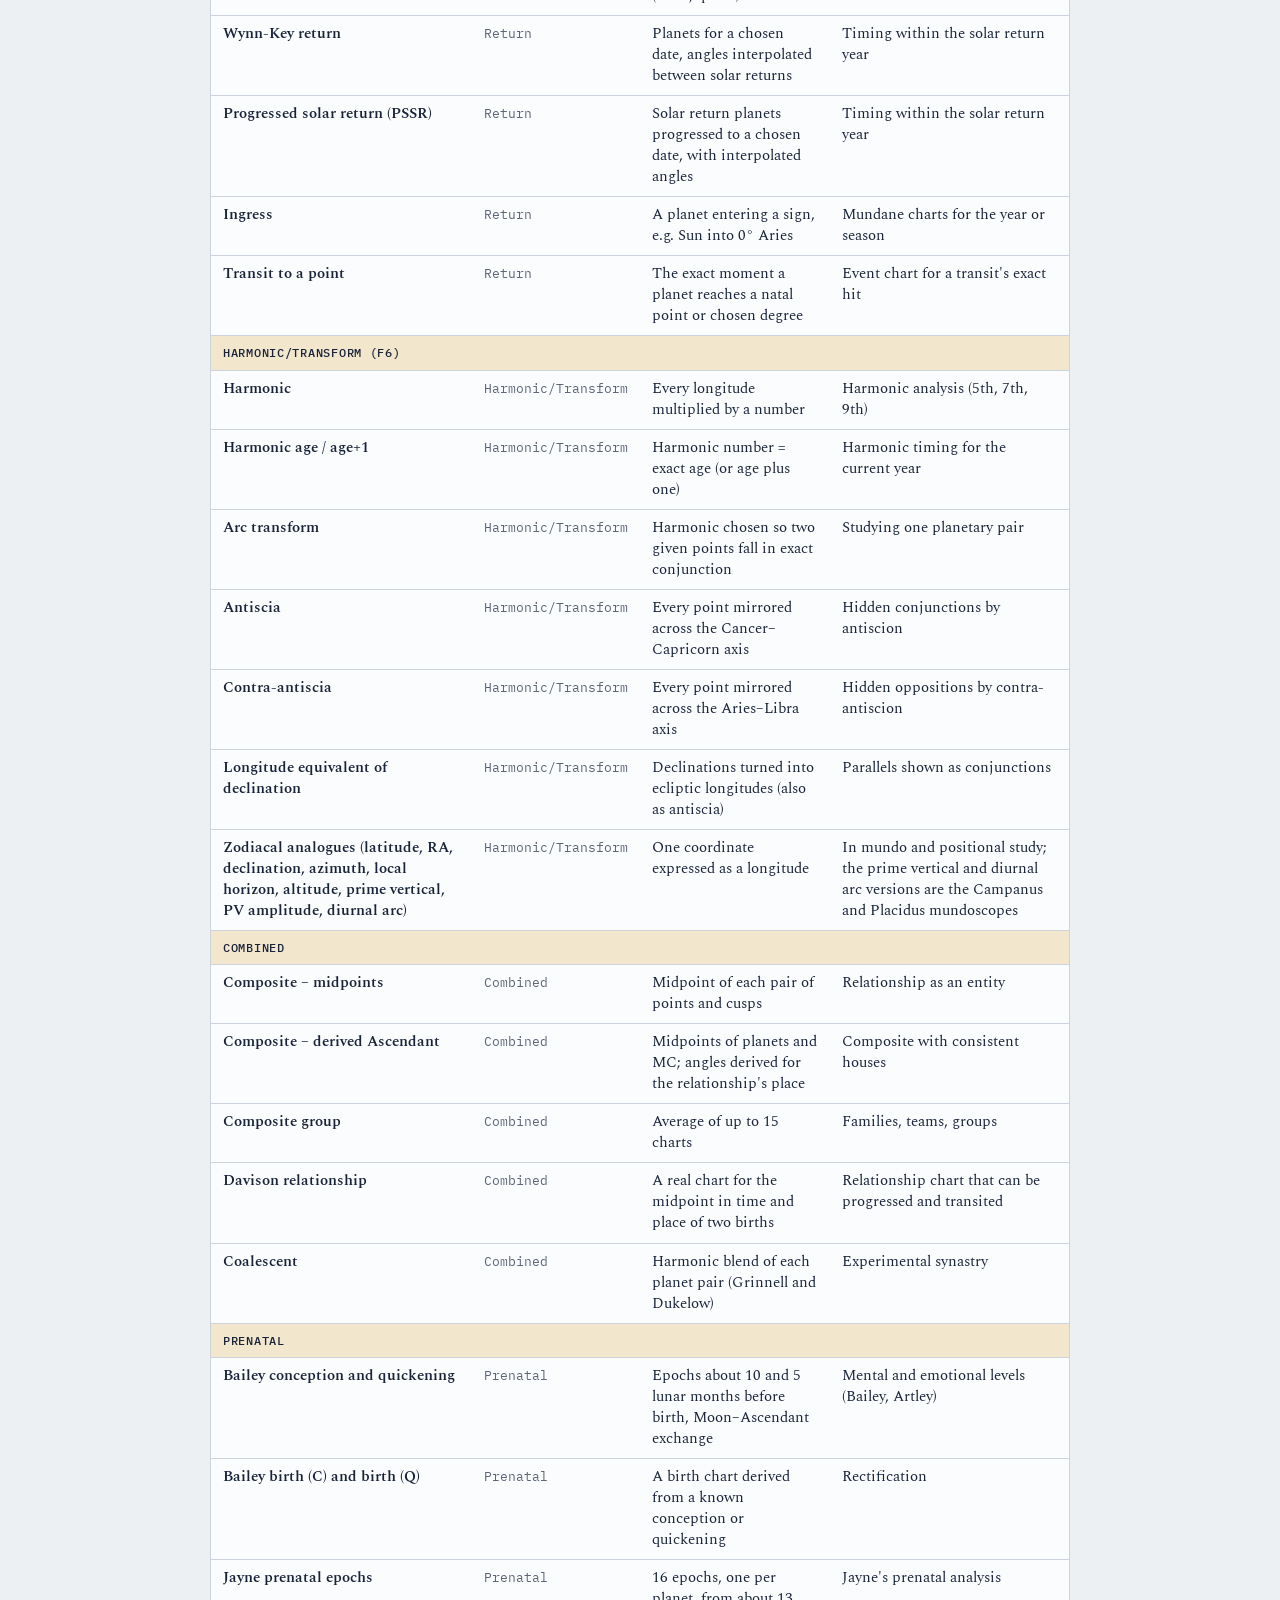
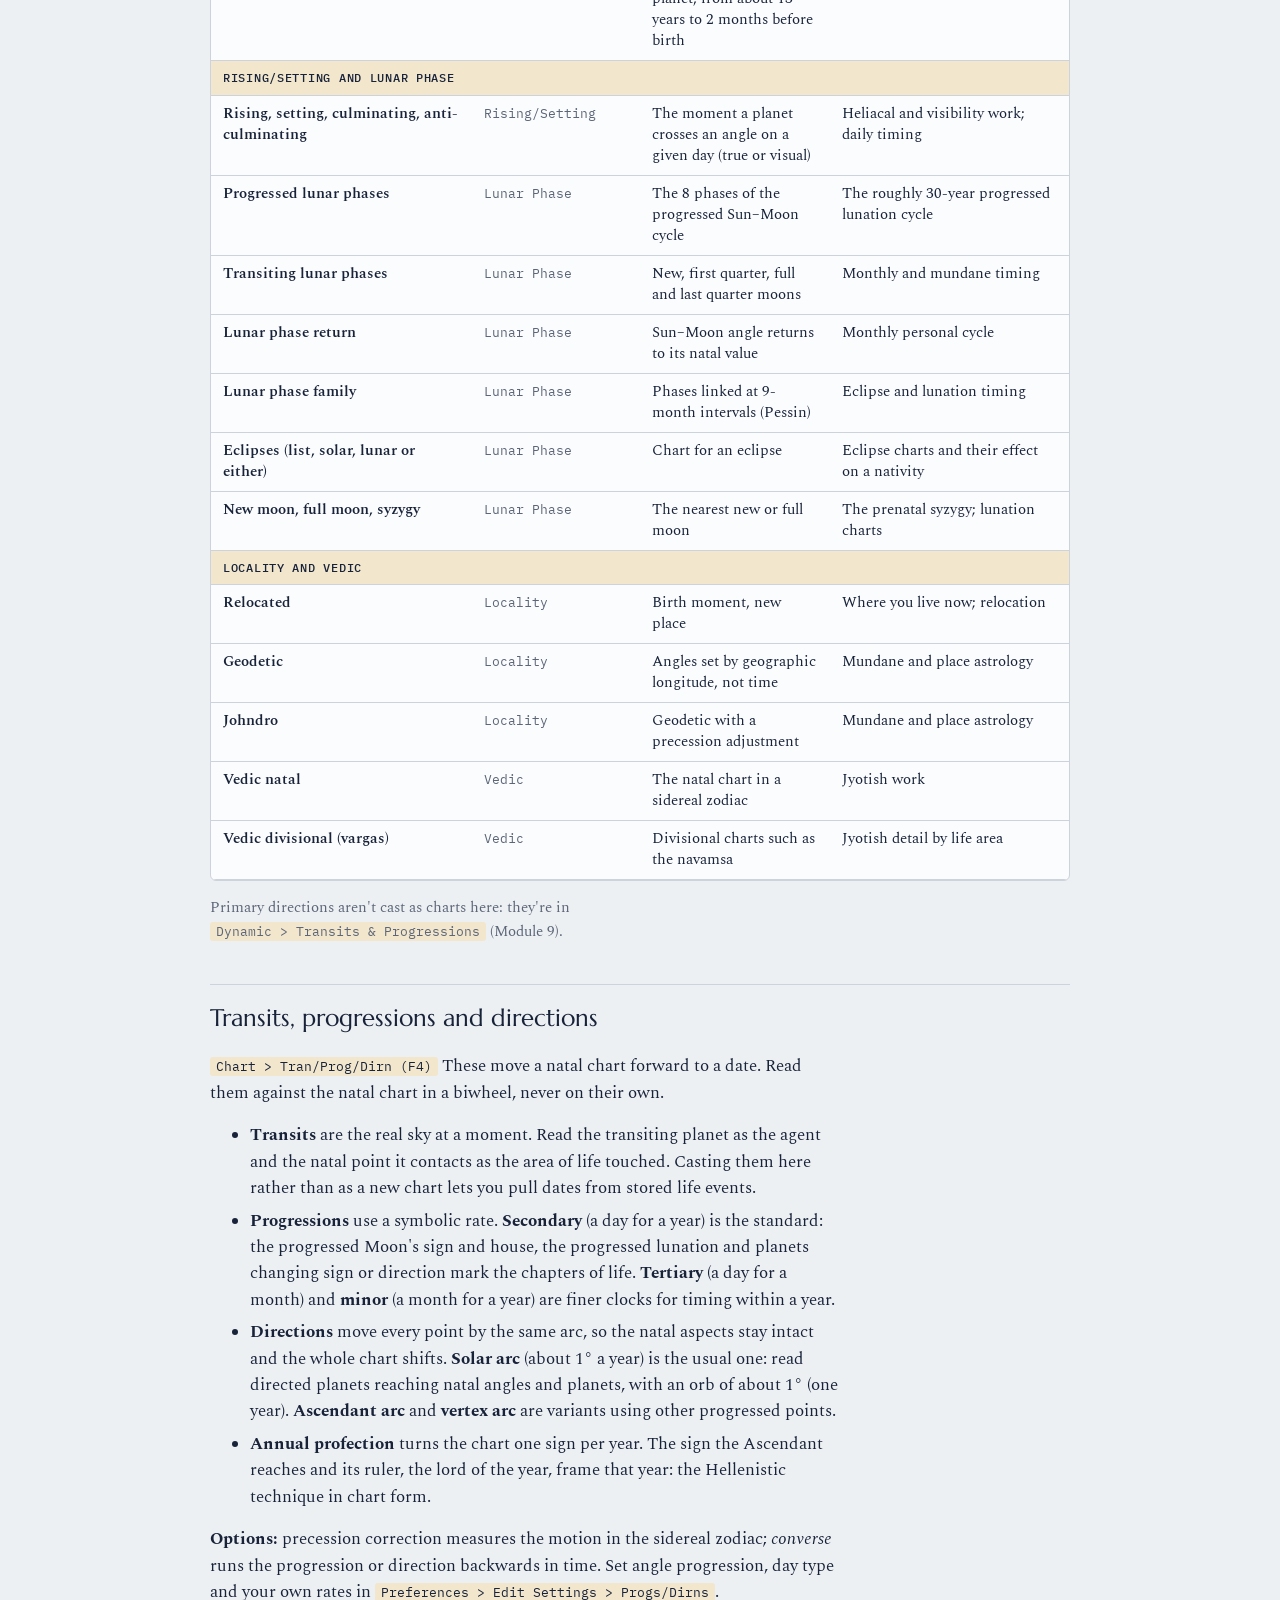
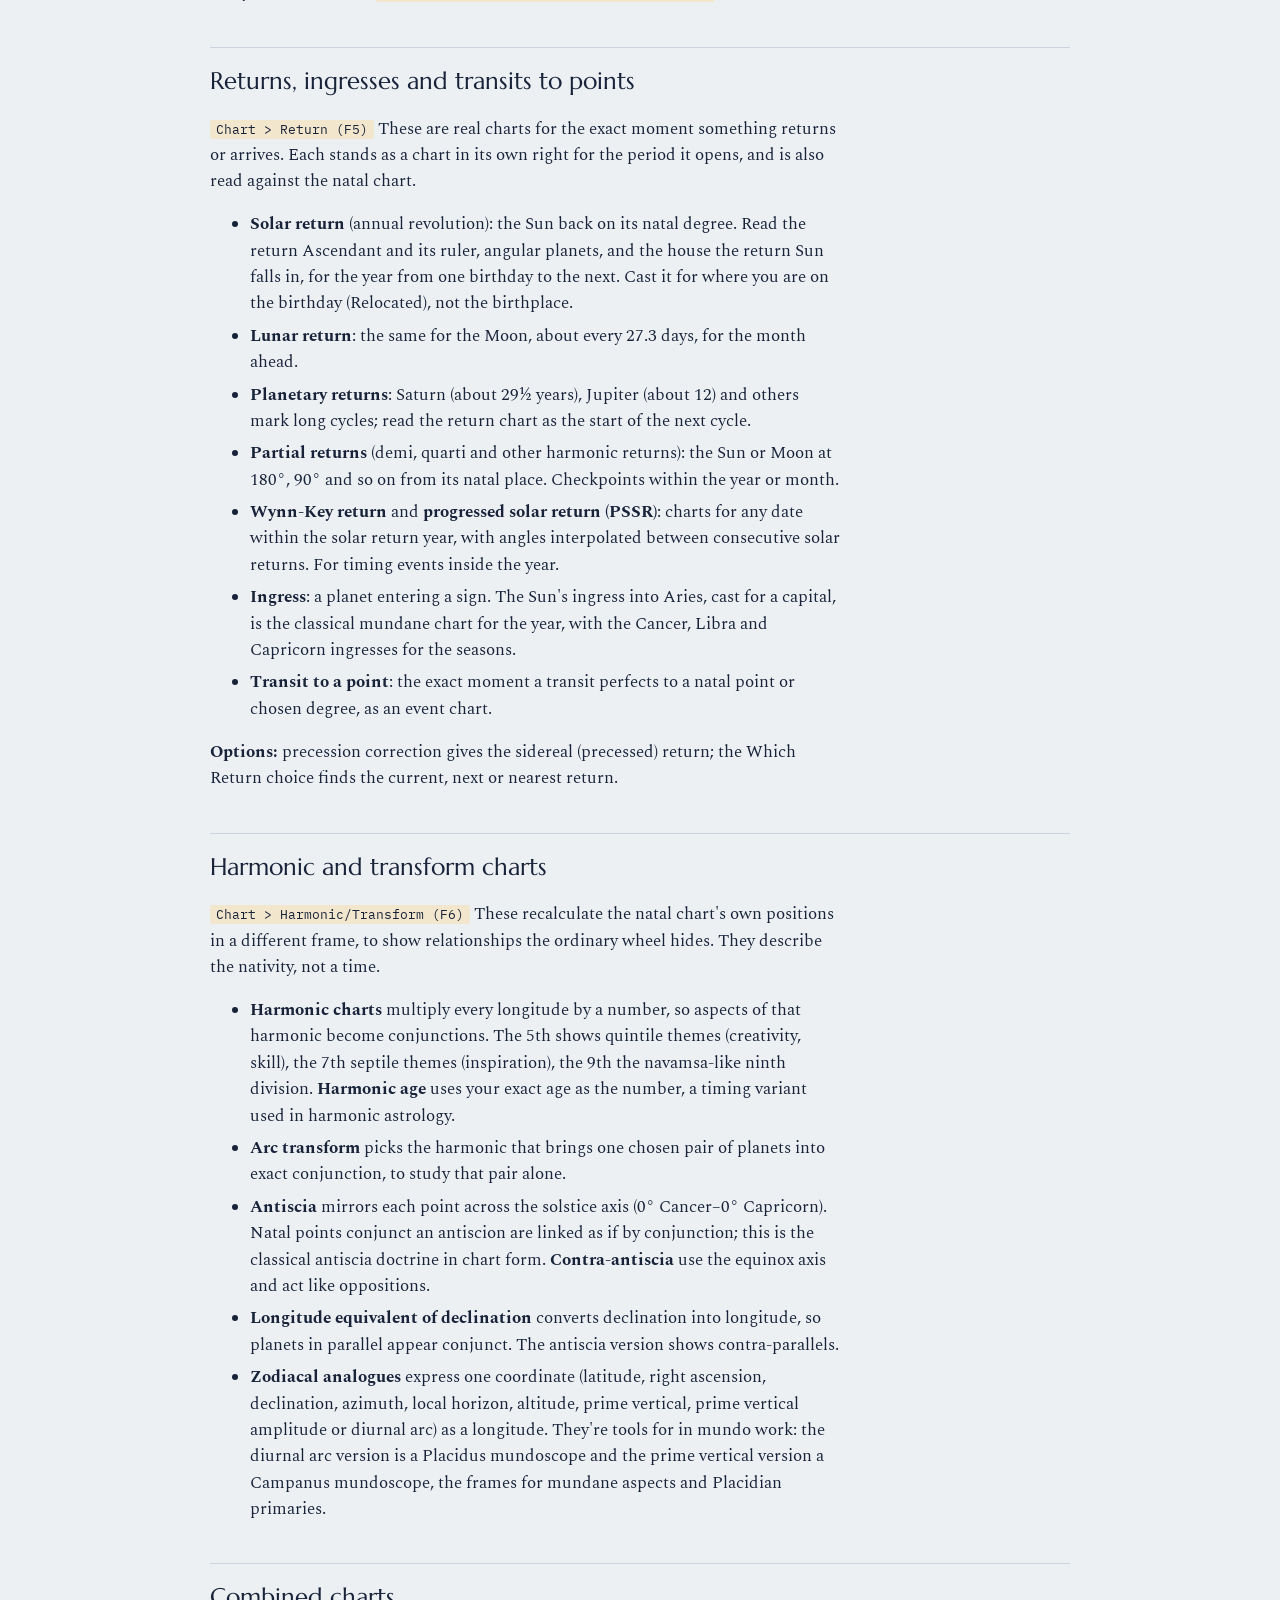
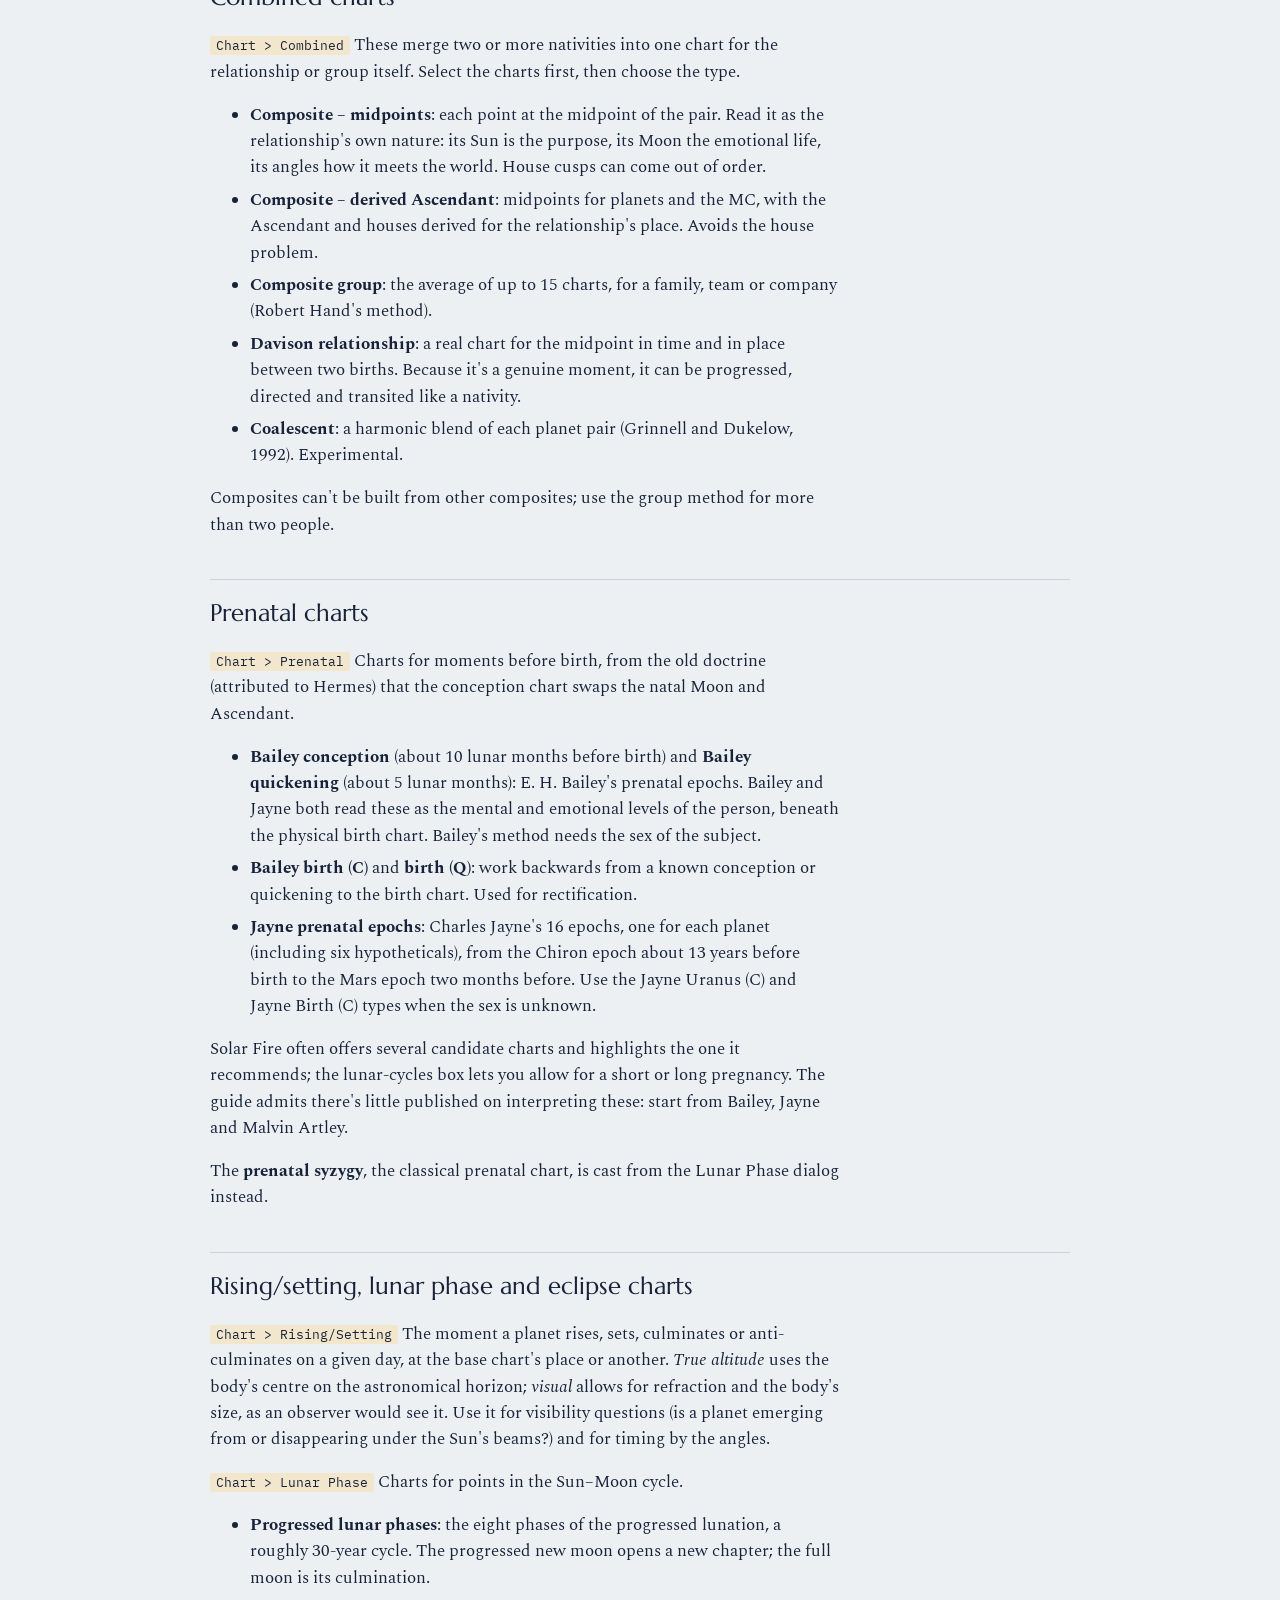
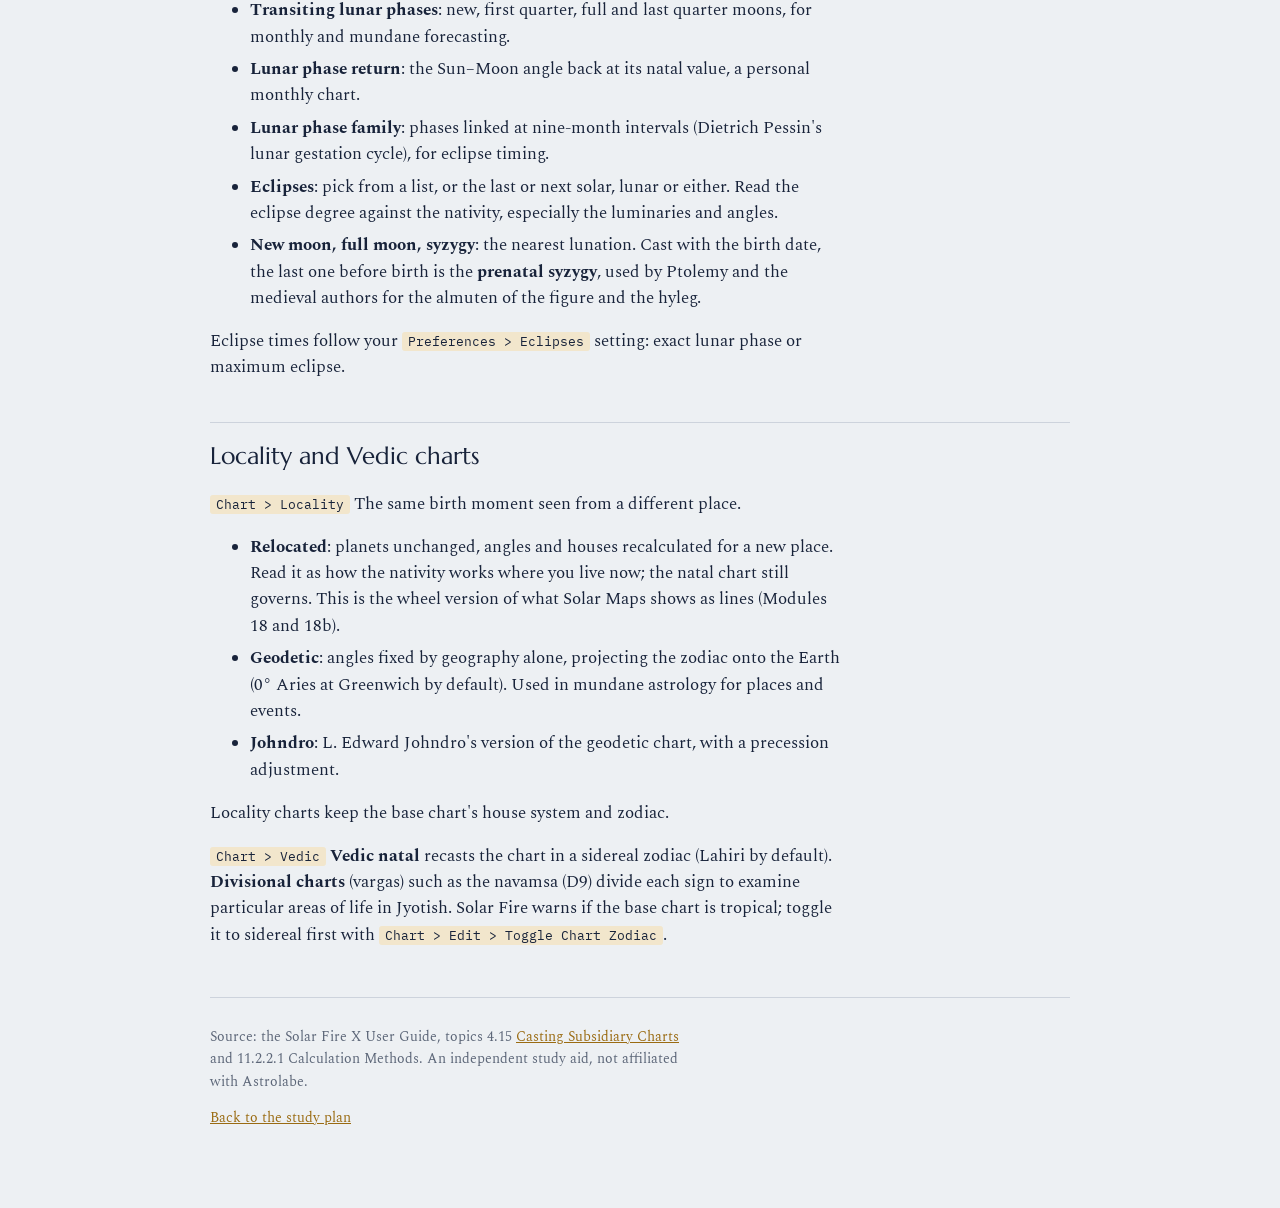
==== commit d92d08ee: "Add companion guides for dignities, points and stars, reports and dynamics, Solar Maps Co-Authored-B" ====
--- a/guides/subsidiary-charts.html
+++ b/guides/subsidiary-charts.html
@@ -176,12 +176,6 @@
 <p><a href="../">Back to the study plan</a></p>
 </footer>
 </main>
-<script>
-(()=>{const q=document.getElementById("q"),rows=[...document.querySelectorAll("#ref tbody tr")];
-q.addEventListener("input",()=>{const v=q.value.trim().toLowerCase();let grp=null,shown=0;
-rows.forEach(r=>{if(r.classList.contains("grp")){if(grp)grp.hidden=v&&!shown;grp=r;shown=0;return}
-const ok=!v||r.textContent.toLowerCase().includes(v);r.hidden=!ok;if(ok)shown++});
-if(grp)grp.hidden=v&&!shown;});})();
-</script>
+<script src="guide.js"></script>
 </body>
 </html>
--- a/guides/guide.css
+++ b/guides/guide.css
@@ -37,11 +37,17 @@
 th,td{text-align:left;vertical-align:top;padding:8px 12px;border-bottom:1px solid var(--line)}
 th{font-family:var(--f-mono);font-size:11.5px;font-weight:500;text-transform:uppercase;letter-spacing:.06em;color:var(--muted);background:var(--surface);position:sticky;top:0}
 tr:last-child td{border-bottom:0}
-td:first-child{font-weight:600;min-width:11em}
-td:nth-child(2){font-family:var(--f-mono);font-size:12.5px;color:var(--muted);white-space:nowrap}
+td:first-child{font-weight:600}
+#ref td:first-child{min-width:9em}
+.nomatch td{color:var(--muted);font-style:italic}
+#ref td:nth-child(2){font-family:var(--f-mono);font-size:12.5px;color:var(--muted);white-space:nowrap}
 tr.grp td{background:var(--brass-soft);font-family:var(--f-mono);font-size:12px;font-weight:500;color:var(--ink);text-transform:uppercase;letter-spacing:.06em}
 .filter{display:flex;gap:10px;align-items:center;font-family:var(--f-mono);font-size:12.5px;color:var(--muted);margin-top:18px}
 .filter input{font:inherit;color:var(--ink);background:var(--surface);border:1px solid var(--line);border-radius:4px;padding:6px 9px;width:min(320px,100%)}
 .note{color:var(--muted);font-size:15px}
 footer{margin-top:48px;padding-top:14px;border-top:1px solid var(--line);font-size:14px;color:var(--muted)}
 @media print{body{background:#fff;color:#000}.filter,.back,nav.toc{display:none}th{position:static}}
+table.terms td{font-family:var(--f-body);font-size:14px;white-space:nowrap;color:var(--ink)}
+table.terms td:first-child{min-width:0}
+table.terms .deg{font-family:var(--f-mono);font-size:11.5px;color:var(--muted)}
+code{font-family:var(--f-mono);font-size:.86em;background:var(--surface);border:1px solid var(--line);border-radius:3px;padding:0 4px}
